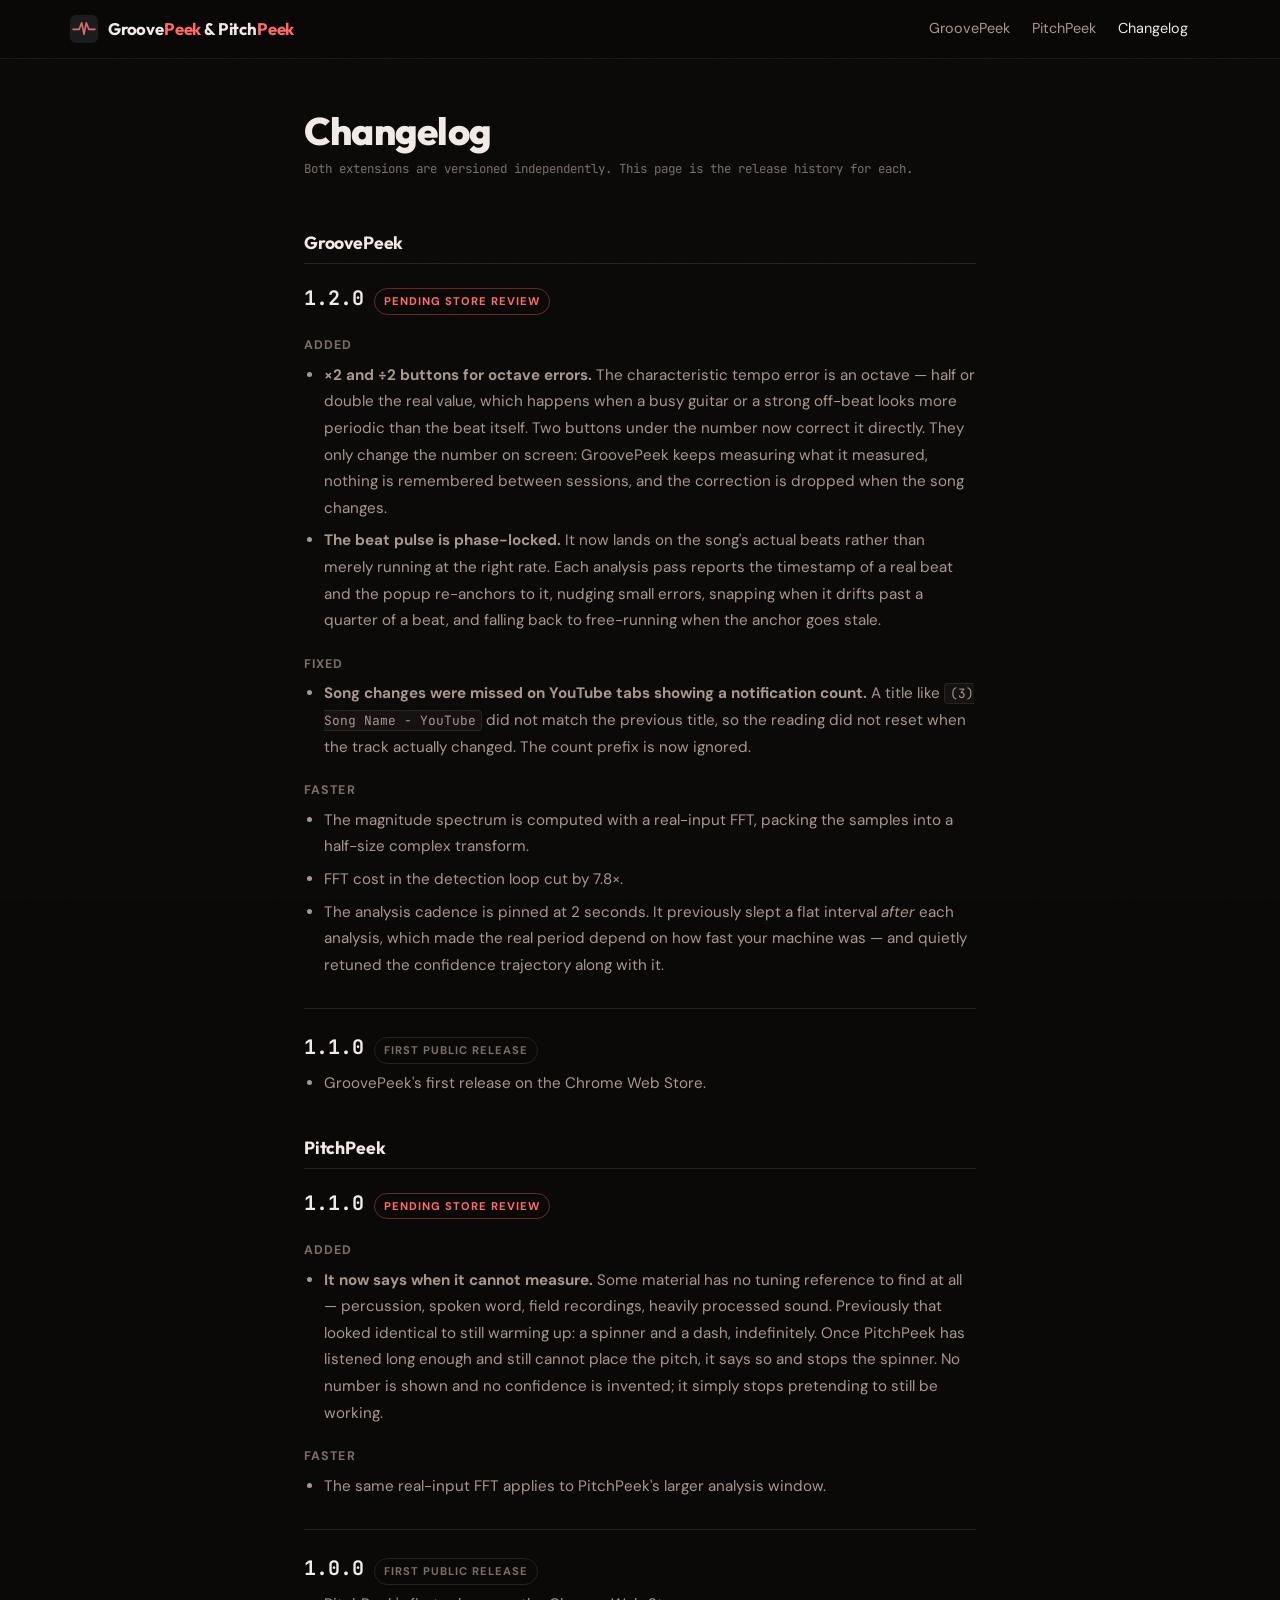
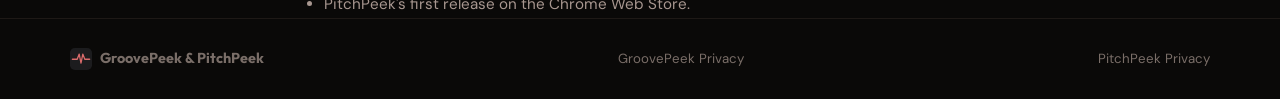
==== changelog.html @ 8ebdc4f6 "Add a changelog page, linked from every page Release history now lives here rather than in a CHANGEL" ====
<!DOCTYPE html>
<html lang="en" style="color-scheme:dark">
<head>
  <meta charset="UTF-8" />
  <meta name="viewport" content="width=device-width, initial-scale=1.0" />
  <meta name="description" content="Release history for the GroovePeek and PitchPeek Chrome extensions — what changed in each version, and why." />
  <title>Changelog — GroovePeek &amp; PitchPeek</title>
  <link rel="preconnect" href="https://fonts.googleapis.com">
  <link rel="preconnect" href="https://fonts.gstatic.com" crossorigin>
  <link href="https://fonts.googleapis.com/css2?family=Outfit:wght@200;400;500;600;700;800&family=JetBrains+Mono:wght@400;700&family=DM+Sans:ital,opsz,wght@0,9..40,400;0,9..40,500;0,9..40,600;1,9..40,400&display=swap" rel="stylesheet">
  <link rel="stylesheet" href="styles.css" />
</head>
<body>

  <nav class="nav">
    <div class="nav-inner">
      <a class="nav-logo" href="./">
        <img src="logo.svg" alt="" width="28" height="28">
        <span>Groove<em>Peek</em> &amp; Pitch<em>Peek</em></span>
      </a>
      <div class="nav-links">
        <a href="groovepeek.html">GroovePeek</a>
        <a href="pitchpeek.html">PitchPeek</a>
        <a href="changelog.html" aria-current="page">Changelog</a>
      </div>
    </div>
  </nav>

  <main class="prose under-nav">

    <h1>Changelog</h1>
    <p class="updated">Both extensions are versioned independently. This page is the release history for each.</p>

    <h2 id="groovepeek">GroovePeek</h2>

    <div class="release">
      <div class="release-head">
        <span class="release-version">1.2.0</span>
        <span class="release-status release-pending">Pending store review</span>
      </div>

      <h3>Added</h3>
      <ul>
        <li><strong>&times;2 and &divide;2 buttons for octave errors.</strong> The characteristic tempo error is an octave — half or double the real value, which happens when a busy guitar or a strong off-beat looks more periodic than the beat itself. Two buttons under the number now correct it directly. They only change the number on screen: GroovePeek keeps measuring what it measured, nothing is remembered between sessions, and the correction is dropped when the song changes.</li>
        <li><strong>The beat pulse is phase-locked.</strong> It now lands on the song's actual beats rather than merely running at the right rate. Each analysis pass reports the timestamp of a real beat and the popup re-anchors to it, nudging small errors, snapping when it drifts past a quarter of a beat, and falling back to free-running when the anchor goes stale.</li>
      </ul>

      <h3>Fixed</h3>
      <ul>
        <li><strong>Song changes were missed on YouTube tabs showing a notification count.</strong> A title like <code>(3) Song Name - YouTube</code> did not match the previous title, so the reading did not reset when the track actually changed. The count prefix is now ignored.</li>
      </ul>

      <h3>Faster</h3>
      <ul>
        <li>The magnitude spectrum is computed with a real-input FFT, packing the samples into a half-size complex transform.</li>
        <li>FFT cost in the detection loop cut by 7.8&times;.</li>
        <li>The analysis cadence is pinned at 2 seconds. It previously slept a flat interval <em>after</em> each analysis, which made the real period depend on how fast your machine was — and quietly retuned the confidence trajectory along with it.</li>
      </ul>
    </div>

    <div class="release">
      <div class="release-head">
        <span class="release-version">1.1.0</span>
        <span class="release-status">First public release</span>
      </div>
      <ul>
        <li>GroovePeek's first release on the Chrome Web Store.</li>
      </ul>
    </div>

    <h2 id="pitchpeek">PitchPeek</h2>

    <div class="release">
      <div class="release-head">
        <span class="release-version">1.1.0</span>
        <span class="release-status release-pending">Pending store review</span>
      </div>

      <h3>Added</h3>
      <ul>
        <li><strong>It now says when it cannot measure.</strong> Some material has no tuning reference to find at all — percussion, spoken word, field recordings, heavily processed sound. Previously that looked identical to still warming up: a spinner and a dash, indefinitely. Once PitchPeek has listened long enough and still cannot place the pitch, it says so and stops the spinner. No number is shown and no confidence is invented; it simply stops pretending to still be working.</li>
      </ul>

      <h3>Faster</h3>
      <ul>
        <li>The same real-input FFT applies to PitchPeek's larger analysis window.</li>
      </ul>
    </div>

    <div class="release">
      <div class="release-head">
        <span class="release-version">1.0.0</span>
        <span class="release-status">First public release</span>
      </div>
      <ul>
        <li>PitchPeek's first release on the Chrome Web Store.</li>
      </ul>
    </div>

  </main>

  <footer class="site-footer">
    <div class="footer-inner">
      <div class="footer-brand">
        <img src="logo.svg" alt="" width="22" height="22">
        <span>GroovePeek &amp; PitchPeek</span>
      </div>
      <a href="privacy.html">GroovePeek Privacy</a>
      <a href="pitchpeek-privacy.html">PitchPeek Privacy</a>
    </div>
  </footer>

</body>
</html>
---- styles.css ----
@import url('https://fonts.googleapis.com/css2?family=Outfit:wght@200;400;500;600;700;800&family=JetBrains+Mono:wght@400;700&family=DM+Sans:ital,opsz,wght@0,9..40,400;0,9..40,500;0,9..40,600;1,9..40,400&display=swap');

*, *::before, *::after {
  box-sizing: border-box;
  margin: 0;
  padding: 0;
}

:root {
  /* — Brand colors — */
  --bg:             #0a0908;
  --surface:        #141110;
  --surface-raised: #1c1917;
  --border:         #29221f;
  --border-subtle:  #1e1916;
  --accent:         #FF6B6B;
  --accent-dim:     #d94f4f;
  --accent-glow:    rgba(255, 107, 107, 0.11);
  --amber:          #FBBC05;
  --green:          #34A853;
  --text:           #F2EAE6;
  --text-mid:       #A89790;
  --text-muted:     #7a6e68;

  /* — Typography — */
  --font-display: 'Outfit', sans-serif;
  --font-mono:    'JetBrains Mono', monospace;
  --font-body:    'DM Sans', sans-serif;
  --font-ui:      -apple-system, BlinkMacSystemFont, "Segoe UI", Roboto, sans-serif;

  /* — Layout — */
  --w-content:   1140px;
  --gap-section: 120px;
  --r:           16px;
  --r-sm:        10px;

  /* — Shadows — */
  --shadow-popup: 0 1px 3px rgba(0,0,0,.4), 0 0 0 1px rgba(255,107,107,.10), 0 40px 80px rgba(0,0,0,.55);
  --shadow-img:   0 0 0 1px rgba(255,255,255,.04), 0 32px 80px rgba(0,0,0,.65);
  --shadow-lift:  0 8px 32px rgba(255,107,107,.28);

  /* — Motion — */
  --t-snap: 0.12s;
  --t-fast: 0.15s;
  --t-base: 0.2s;
}

body {
  font-family: var(--font-body);
  background: var(--bg);
  color: var(--text);
  line-height: 1.65;
  overflow-x: hidden;
}

/* Subtle grain texture */
body::after {
  content: '';
  position: fixed;
  inset: 0;
  pointer-events: none;
  z-index: 99;
  opacity: 0.022;
  background-image: url("data:image/svg+xml,%3Csvg xmlns='http://www.w3.org/2000/svg' width='300' height='300'%3E%3Cfilter id='n'%3E%3CfeTurbulence type='fractalNoise' baseFrequency='0.75' numOctaves='4' stitchTiles='stitch'/%3E%3C/filter%3E%3Crect width='300' height='300' filter='url(%23n)' opacity='1'/%3E%3C/svg%3E");
}

a { color: var(--accent); text-decoration: none; }
a:hover { text-decoration: underline; }

/* ─── Nav ───────────────────────────────────────────────────── */

.nav {
  position: fixed;
  top: 0; left: 0; right: 0;
  z-index: 100;
  padding: 0 24px;
  background: rgba(10, 9, 8, 0.85);
  backdrop-filter: blur(20px) saturate(160%);
  border-bottom: 1px solid var(--border-subtle);
}

.nav-inner {
  max-width: var(--w-content);
  margin: 0 auto;
  height: 58px;
  display: flex;
  align-items: center;
  justify-content: space-between;
}

.nav-logo {
  display: flex;
  align-items: center;
  gap: 10px;
  font-family: var(--font-display);
  font-size: 1.05rem;
  font-weight: 700;
  color: var(--text);
  letter-spacing: -0.01em;
}

.nav-logo em { color: var(--accent); font-style: normal; }
.nav-logo:hover { text-decoration: none; }

.nav-cta {
  display: inline-flex;
  align-items: center;
  padding: 8px 22px;
  background: var(--accent);
  color: #fff;
  font-family: var(--font-body);
  font-weight: 600;
  font-size: 0.875rem;
  border-radius: 999px;
  transition: background var(--t-fast), transform var(--t-snap);
}

.nav-cta:hover {
  background: var(--accent-dim);
  transform: translateY(-1px);
  text-decoration: none;
}

/* ─── Hero ──────────────────────────────────────────────────── */

.hero {
  position: relative;
  min-height: 100svh;
  max-width: var(--w-content);
  margin: 0 auto;
  padding: 120px 24px 80px;
  display: grid;
  grid-template-columns: 1fr 1fr;
  align-items: center;
  gap: 40px 60px;
}

@media (max-width: 780px) {
  .hero {
    grid-template-columns: 1fr;
    text-align: center;
    padding: 100px 20px 60px;
    gap: 48px;
  }
}

.hero-glow {
  position: absolute;
  top: 0; right: 0;
  width: 50%;
  height: 70%;
  background: radial-gradient(ellipse at top right, rgba(255,107,107,0.07), transparent 65%);
  pointer-events: none;
}

.hero-wave {
  position: absolute;
  bottom: 0; left: 0; right: 0;
  height: 120px;
  pointer-events: none;
  opacity: 0.06;
}

.hero-wave svg { width: 100%; height: 100%; }

.hero-wave-line {
  stroke: var(--accent);
  stroke-width: 3;
  stroke-linecap: round;
  stroke-linejoin: round;
  fill: none;
  stroke-dasharray: 3000;
  stroke-dashoffset: 3000;
  animation: drawLine 2.4s ease-out forwards 0.4s;
}

@keyframes drawLine { to { stroke-dashoffset: 0; } }

.hero-content {
  position: relative;
  z-index: 1;
  animation: fadeUp 0.7s ease-out both;
}

@keyframes fadeUp {
  from { opacity: 0; transform: translateY(18px); }
  to   { opacity: 1; transform: translateY(0); }
}

.hero-eyebrow {
  display: inline-flex;
  align-items: center;
  gap: 8px;
  font-family: var(--font-mono);
  font-size: 0.7rem;
  letter-spacing: 0.12em;
  text-transform: uppercase;
  color: var(--text-muted);
  border: 1px solid var(--border);
  border-radius: 999px;
  padding: 5px 14px;
  margin-bottom: 28px;
}

.eyebrow-dot {
  width: 6px;
  height: 6px;
  background: var(--accent);
  border-radius: 50%;
  animation: blink 2s ease-in-out infinite;
}

.eyebrow-version {
  background: rgba(255, 107, 107, 0.12);
  color: var(--accent);
  font-size: 0.62rem;
  padding: 2px 8px;
  border-radius: 999px;
  border: 1px solid rgba(255, 107, 107, 0.2);
  margin-left: 2px;
}

@keyframes blink {
  0%, 100% { opacity: 1; }
  50%       { opacity: 0.25; }
}

h1 {
  font-family: var(--font-display);
  font-size: clamp(3.2rem, 6.5vw, 5.5rem);
  font-weight: 800;
  line-height: 1.0;
  letter-spacing: -0.03em;
  color: var(--text);
  margin-bottom: 24px;
}

.hero-lead {
  font-size: 1.1rem;
  color: var(--text-mid);
  max-width: 420px;
  line-height: 1.75;
  margin-bottom: 40px;
}

@media (max-width: 780px) { .hero-lead { max-width: none; } }

/* ─── Button ────────────────────────────────────────────────── */

.btn-primary {
  display: inline-flex;
  align-items: center;
  gap: 10px;
  padding: 15px 32px;
  background: var(--accent);
  color: #fff;
  font-family: var(--font-body);
  font-weight: 600;
  font-size: 1rem;
  border-radius: 999px;
  transition: background var(--t-fast), transform var(--t-snap), box-shadow var(--t-fast);
}

.btn-primary:hover {
  background: var(--accent-dim);
  transform: translateY(-2px);
  box-shadow: var(--shadow-lift);
  text-decoration: none;
}

/* ─── Main ──────────────────────────────────────────────────── */

main {
  max-width: var(--w-content);
  margin: 0 auto;
  padding: 0 24px;
}

.section-label {
  font-family: var(--font-mono);
  font-size: 0.68rem;
  letter-spacing: 0.14em;
  text-transform: uppercase;
  color: var(--accent);
  margin-bottom: 12px;
}

.section-heading {
  font-family: var(--font-display);
  font-size: clamp(2rem, 4vw, 3rem);
  font-weight: 800;
  letter-spacing: -0.02em;
  line-height: 1.1;
  color: var(--text);
  margin-bottom: 48px;
}

/* ─── Screenshot ────────────────────────────────────────────── */

.screenshot-section {
  margin-bottom: var(--gap-section);
  position: relative;
  padding-top: 20px;
}

.screenshot-halo {
  position: absolute;
  top: 0; left: 50%;
  transform: translateX(-50%);
  width: 800px; height: 400px;
  background: radial-gradient(ellipse at center, rgba(255,107,107,0.07), transparent 65%);
  pointer-events: none;
}

.screenshot-duo {
  display: grid;
  grid-template-columns: 1fr 1fr;
  gap: 24px;
  align-items: start;
  justify-items: center;
  max-width: 900px;
  margin: 0 auto;
  position: relative;
}

@media (max-width: 600px) {
  .screenshot-duo { grid-template-columns: 1fr; }
  .screenshot-duo .screenshot-item:last-child { display: none; }
}

.screenshot-item {
  width: 100%;
  max-width: 400px;
}

.screenshot-item-label {
  font-family: var(--font-mono);
  font-size: 0.72rem;
  letter-spacing: 0.1em;
  text-transform: uppercase;
  color: var(--text-mid);
  margin-bottom: 12px;
  text-align: center;
}

.screenshot-item img {
  border-radius: 14px;
  width: 100%;
  display: block;
  box-shadow: var(--shadow-img);
}

/* ─── Features ──────────────────────────────────────────────── */

.features-section { margin-bottom: var(--gap-section); }

.features-grid {
  display: grid;
  grid-template-columns: repeat(2, 1fr);
  gap: 10px;
}

@media (max-width: 560px) { .features-grid { grid-template-columns: 1fr; } }

.feature-card {
  background: var(--surface);
  border: 1px solid var(--border);
  border-radius: var(--r);
  padding: 28px;
  transition: border-color var(--t-base), transform var(--t-base);
}

.feature-card:hover {
  border-color: rgba(255,107,107,0.22);
  transform: translateY(-2px);
}

.f-wide {
  grid-column: 1 / -1;
  display: flex;
  gap: 24px;
  align-items: flex-start;
}

.f-wide .feature-icon-wrap {
  margin-bottom: 0;
  flex-shrink: 0;
  margin-top: 2px;
}

.feature-icon-wrap {
  width: 48px;
  height: 48px;
  display: flex;
  align-items: center;
  justify-content: center;
  background: var(--accent-glow);
  border: 1px solid rgba(255,107,107,0.16);
  border-radius: var(--r-sm);
  color: var(--accent);
  margin-bottom: 16px;
  flex-shrink: 0;
}

.feature-card strong {
  display: block;
  font-family: var(--font-display);
  font-size: 1.05rem;
  font-weight: 700;
  margin-bottom: 8px;
  color: var(--text);
}

.feature-card p {
  font-size: 0.93rem;
  color: var(--text-mid);
  line-height: 1.7;
}

/* ─── States ────────────────────────────────────────────────── */

.states-section { margin-bottom: var(--gap-section); }

.states-grid {
  display: grid;
  grid-template-columns: repeat(3, 1fr);
  gap: 10px;
}

/* Opt-in 4-up row. The 3-column default is shared with GroovePeek's states
   grid, so widening it there is not an option — PitchPeek adds a fourth state
   (no clear pitch) and asks for the extra column explicitly. */
.states-grid.states-4 { grid-template-columns: repeat(4, 1fr); }

@media (max-width: 860px) { .states-grid.states-4 { grid-template-columns: repeat(2, 1fr); } }

/* .states-4 outranks the bare .states-grid selector, so it has to be named here
   too — otherwise the 4-column rule survives into the single-column breakpoint. */
@media (max-width: 560px) {
  .states-grid,
  .states-grid.states-4 { grid-template-columns: 1fr; }
}

.state-card {
  background: var(--surface);
  border: 1px solid var(--border);
  border-radius: var(--r);
  overflow: hidden;
  transition: border-color var(--t-base), transform var(--t-base);
}

.state-card:hover { transform: translateY(-2px); }
.state-locked  { border-color: rgba(52, 168, 83, 0.22); }
.state-mid     { border-color: rgba(251, 188, 5, 0.18); }

/* ─── Audience ──────────────────────────────────────────────── */

.audience-section { margin-bottom: var(--gap-section); }

.audience-grid {
  display: grid;
  grid-template-columns: repeat(2, 1fr);
  gap: 2px;
  background: var(--border-subtle);
  border: 1px solid var(--border);
  border-radius: var(--r);
  overflow: hidden;
}

@media (max-width: 560px) { .audience-grid { grid-template-columns: 1fr; } }

.audience-card {
  background: var(--surface);
  padding: 32px 28px;
  transition: background var(--t-base);
}

.audience-card:hover { background: var(--surface-raised); }

.audience-num {
  font-family: var(--font-mono);
  font-size: 0.65rem;
  color: var(--accent);
  letter-spacing: 0.1em;
  margin-bottom: 10px;
}

.audience-card strong {
  display: block;
  font-family: var(--font-display);
  font-size: 1.1rem;
  font-weight: 700;
  margin-bottom: 8px;
  color: var(--text);
}

.audience-card p {
  font-size: 0.93rem;
  color: var(--text-mid);
  line-height: 1.7;
}

/* ─── Privacy ───────────────────────────────────────────────── */

.privacy-section { margin-bottom: var(--gap-section); }

.privacy-card {
  background: var(--surface);
  border: 1px solid var(--border);
  border-left: 3px solid var(--accent);
  border-radius: var(--r);
  padding: 40px;
  display: grid;
  grid-template-columns: auto 1fr;
  gap: 32px;
  align-items: start;
}

@media (max-width: 560px) {
  .privacy-card { grid-template-columns: 1fr; padding: 28px; }
  .privacy-shield { display: none; }
}

.privacy-shield {
  width: 56px;
  height: 56px;
  display: flex;
  align-items: center;
  justify-content: center;
  background: var(--accent-glow);
  border: 1px solid rgba(255,107,107,0.16);
  border-radius: var(--r-sm);
  color: var(--accent);
  flex-shrink: 0;
}

.privacy-heading {
  font-family: var(--font-display);
  font-size: 1.4rem;
  font-weight: 800;
  letter-spacing: -0.02em;
  margin-bottom: 12px;
}

.privacy-card p {
  font-size: 0.93rem;
  color: var(--text-mid);
  line-height: 1.75;
}

.privacy-link {
  display: inline-block;
  margin-top: 16px;
  font-size: 0.88rem;
  color: var(--accent);
}

/* ─── Final CTA ─────────────────────────────────────────────── */

.cta-section {
  text-align: center;
  padding: 60px 0 120px;
}

.cta-wave {
  margin-bottom: 48px;
  opacity: 0.22;
}

.cta-wave svg {
  width: 100%;
  max-width: 600px;
  height: 50px;
}

.cta-wave-line {
  stroke: var(--accent);
  stroke-width: 2;
  stroke-linecap: round;
  stroke-linejoin: round;
  fill: none;
  stroke-dasharray: 1500;
  stroke-dashoffset: 1500;
  animation: drawLine 2s ease-out forwards 0.8s;
}

.cta-heading {
  font-family: var(--font-display);
  font-size: clamp(2.5rem, 6vw, 4.5rem);
  font-weight: 800;
  letter-spacing: -0.03em;
  line-height: 1.0;
  margin-bottom: 16px;
}

.cta-sub {
  color: var(--text-muted);
  font-size: 1.05rem;
  margin-bottom: 40px;
}

/* ─── Footer ────────────────────────────────────────────────── */

.site-footer {
  border-top: 1px solid var(--border-subtle);
  padding: 28px 24px;
  max-width: none;
  text-align: left;
  margin: 0;
}

.footer-inner {
  max-width: var(--w-content);
  margin: 0 auto;
  display: flex;
  align-items: center;
  justify-content: space-between;
  font-size: 0.83rem;
  color: var(--text-muted);
}

.footer-brand {
  display: flex;
  align-items: center;
  gap: 8px;
  font-family: var(--font-display);
  font-weight: 700;
  font-size: 0.9rem;
  color: var(--text-muted);
}

.site-footer a { color: var(--text-muted); }
.site-footer a:hover { color: var(--accent); text-decoration: none; }

/* ─── Privacy page ──────────────────────────────────────────── */

header {
  max-width: 720px;
  margin: 0 auto;
  padding: 80px 24px 0;
}

footer {
  max-width: 720px;
  margin: 0 auto;
  padding: 32px 24px 48px;
  border-top: 1px solid var(--border);
  text-align: center;
  font-size: 0.85rem;
  color: var(--text-muted);
}

footer a { color: var(--text-muted); }
footer a:hover { color: var(--accent); }

.prose {
  max-width: 720px;
  margin: 48px auto 0;
  padding: 0 24px;
}

.prose h1 {
  font-family: var(--font-display);
  font-size: 2.4rem;
  font-weight: 800;
  letter-spacing: -0.02em;
  margin-bottom: 8px;
}

.prose .updated {
  font-family: var(--font-mono);
  font-size: 0.78rem;
  color: var(--text-muted);
  margin-bottom: 48px;
}

.prose h2 {
  font-family: var(--font-display);
  font-size: 1.1rem;
  font-weight: 700;
  letter-spacing: -0.01em;
  margin-top: 36px;
  margin-bottom: 10px;
  border-bottom: 1px solid var(--border);
  padding-bottom: 6px;
}

.prose p, .prose li {
  font-size: 0.95rem;
  color: var(--text-mid);
  margin-top: 8px;
  line-height: 1.75;
}

.prose ul { padding-left: 20px; }

/* .prose was written for the privacy pages, which carry no nav. On a .prose page
   that DOES have one, the nav is position: fixed and would sit over the heading. */
.prose.under-nav { margin-top: 112px; }

/* --- Changelog releases ------------------------------------------------- */

.release {
  border-top: 1px solid var(--border);
  padding-top: 22px;
  margin-top: 30px;
}

/* .prose h2 already draws a rule beneath the product name — the first release
   under it would otherwise stack a second one directly below. */
.prose h2 + .release {
  border-top: 0;
  padding-top: 0;
  margin-top: 18px;
}

.release-head {
  display: flex;
  align-items: baseline;
  flex-wrap: wrap;
  gap: 10px;
  margin-bottom: 4px;
}

.release-version {
  font-family: var(--font-mono);
  font-size: 1.25rem;
  font-weight: 700;
  color: var(--text);
}

.release-status {
  font-size: 0.7rem;
  font-weight: 700;
  letter-spacing: 0.09em;
  text-transform: uppercase;
  color: var(--text-muted);
  border: 1px solid var(--border);
  border-radius: 999px;
  padding: 3px 9px;
}

/* Shipped but not yet approved: the docs site deploys the moment this merges,
   while a store listing takes days to review. Saying "released" here before the
   store agrees would be wrong on a public page for the length of that window. */
.release-pending {
  color: var(--accent);
  border-color: rgba(255, 107, 107, 0.35);
}

.prose .release h3 {
  font-size: 0.78rem;
  font-weight: 700;
  letter-spacing: 0.09em;
  text-transform: uppercase;
  color: var(--text-muted);
  margin: 20px 0 6px;
}

.prose .release code {
  font-family: var(--font-mono);
  font-size: 0.85em;
  background: var(--surface);
  border: 1px solid var(--border);
  border-radius: 4px;
  padding: 1px 5px;
}

.prose li { margin-top: 6px; }
.prose a  { color: var(--accent); }

@media (prefers-reduced-motion: reduce) {
  .hero-wave-line,
  .cta-wave-line,
  .hero-content,
  .hero-shot { animation: none; }
  .eyebrow-dot { animation: none; }
}

/* ─── Popup captures ────────────────────────────────────────── */
/* Real screenshots of the shipping popups. They replaced the CSS
   replicas that used to live here, so the site can never drift from
   what the extensions actually render. */

.hero-shot {
  width: 100%;
  max-width: 320px;
  justify-self: center;
  border-radius: 18px;
  display: block;
  box-shadow: var(--shadow-popup);
  animation: shot-rise 0.8s cubic-bezier(0.2, 0.7, 0.2, 1) both 0.15s;
}

@keyframes shot-rise {
  from { opacity: 0; transform: translateY(18px); }
  to   { opacity: 1; transform: none; }
}

.state-shot {
  width: 100%;
  display: block;
  border-bottom: 1px solid var(--border-subtle);
}

.state-caption {
  padding: 18px 20px 20px;
  display: flex;
  flex-direction: column;
  gap: 3px;
}

.state-caption strong {
  font-family: var(--font-display);
  font-size: 0.98rem;
  font-weight: 600;
  color: var(--text);
}

.state-caption span {
  font-size: 0.85rem;
  color: var(--text-mid);
}

/* ─── Nav links ─────────────────────────────────────────────── */

.nav-links {
  display: flex;
  align-items: center;
  gap: 22px;
  margin-left: auto;
  margin-right: 22px;
}

.nav-links a {
  font-size: 0.9rem;
  color: var(--text-mid);
  transition: color var(--t-fast);
}

.nav-links a:hover,
.nav-links a[aria-current="page"] { color: var(--text); }

@media (max-width: 560px) {
  .nav-links { gap: 14px; margin-right: 14px; }
  .nav-links a { font-size: 0.82rem; }
}

/* A Changelog link joined the two product links, and at phone widths the three
   ran flush to the right edge with the wordmark beside them. Below this width
   the mark carries the branding on its own. */
@media (max-width: 430px) {
  .nav-logo span { display: none; }
  .nav-links { gap: 12px; margin-right: 0; }
  .nav-links a { font-size: 0.8rem; }
}

/* ─── Hub ───────────────────────────────────────────────────── */

.hub-hero {
  position: relative;
  max-width: var(--w-content);
  margin: 0 auto;
  padding: 150px 24px 70px;
  text-align: center;
}

.hub-hero h1 {
  font-family: var(--font-display);
  font-size: clamp(2.6rem, 7vw, 4.4rem);
  font-weight: 700;
  letter-spacing: -0.035em;
  line-height: 1.02;
  margin-bottom: 22px;
}

.hub-hero h1 em { font-style: normal; color: var(--accent); }

.hub-lead {
  font-size: 1.12rem;
  color: var(--text-mid);
  max-width: 560px;
  margin: 0 auto;
  line-height: 1.7;
}

.products-grid {
  display: grid;
  grid-template-columns: 1fr 1fr;
  gap: 24px;
  max-width: var(--w-content);
  margin: 0 auto var(--gap-section);
  padding: 0 24px;
}

@media (max-width: 800px) {
  .products-grid { grid-template-columns: 1fr; }
}

.product-card {
  background: var(--surface);
  border: 1px solid var(--border);
  border-radius: var(--r);
  padding: 36px 32px 32px;
  display: flex;
  flex-direction: column;
  gap: 16px;
  transition: border-color var(--t-base), transform var(--t-base);
}

.product-card:hover {
  transform: translateY(-3px);
  border-color: rgba(255, 107, 107, 0.28);
}

.product-mark {
  display: flex;
  align-items: center;
  gap: 10px;
  font-family: var(--font-display);
  font-size: 1.35rem;
  font-weight: 700;
  letter-spacing: -0.02em;
}

.product-mark em { font-style: normal; color: var(--accent); }

.product-what {
  font-family: var(--font-mono);
  font-size: 0.7rem;
  letter-spacing: 0.11em;
  text-transform: uppercase;
  color: var(--text-muted);
}

.product-card p {
  color: var(--text-mid);
  font-size: 0.96rem;
  line-height: 1.7;
}

.product-shot {
  width: 100%;
  max-width: 240px;
  align-self: center;
  border-radius: 14px;
  display: block;
  margin: 6px 0 4px;
  box-shadow: var(--shadow-img);
}

.product-links {
  display: flex;
  align-items: center;
  gap: 18px;
  margin-top: auto;
  padding-top: 10px;
  flex-wrap: wrap;
}

.product-links .btn-primary { font-size: 0.92rem; padding: 11px 20px; }

.product-links a:not(.btn-primary) {
  font-size: 0.9rem;
  color: var(--text-mid);
}

.product-links a:not(.btn-primary):hover { color: var(--text); }

/* ─── Callout ───────────────────────────────────────────────── */

.callout {
  max-width: var(--w-content);
  margin: 0 auto var(--gap-section);
  padding: 24px 28px;
  background: var(--surface);
  border: 1px solid var(--border);
  border-left: 2px solid var(--amber);
  border-radius: var(--r-sm);
}

.callout strong {
  display: block;
  font-family: var(--font-display);
  font-size: 1rem;
  margin-bottom: 6px;
  color: var(--text);
}

.callout p {
  font-size: 0.93rem;
  color: var(--text-mid);
  line-height: 1.7;
}

.callout p + p { margin-top: 10px; }

.privacy-link + .privacy-link { margin-left: 20px; }

/* Popup captures differ in height by state (the correction button adds a row).
   Normalize the card grid by cropping the empty bottom padding instead. */
.state-shot {
  aspect-ratio: 75 / 111;
  object-fit: cover;
  object-position: top center;
}
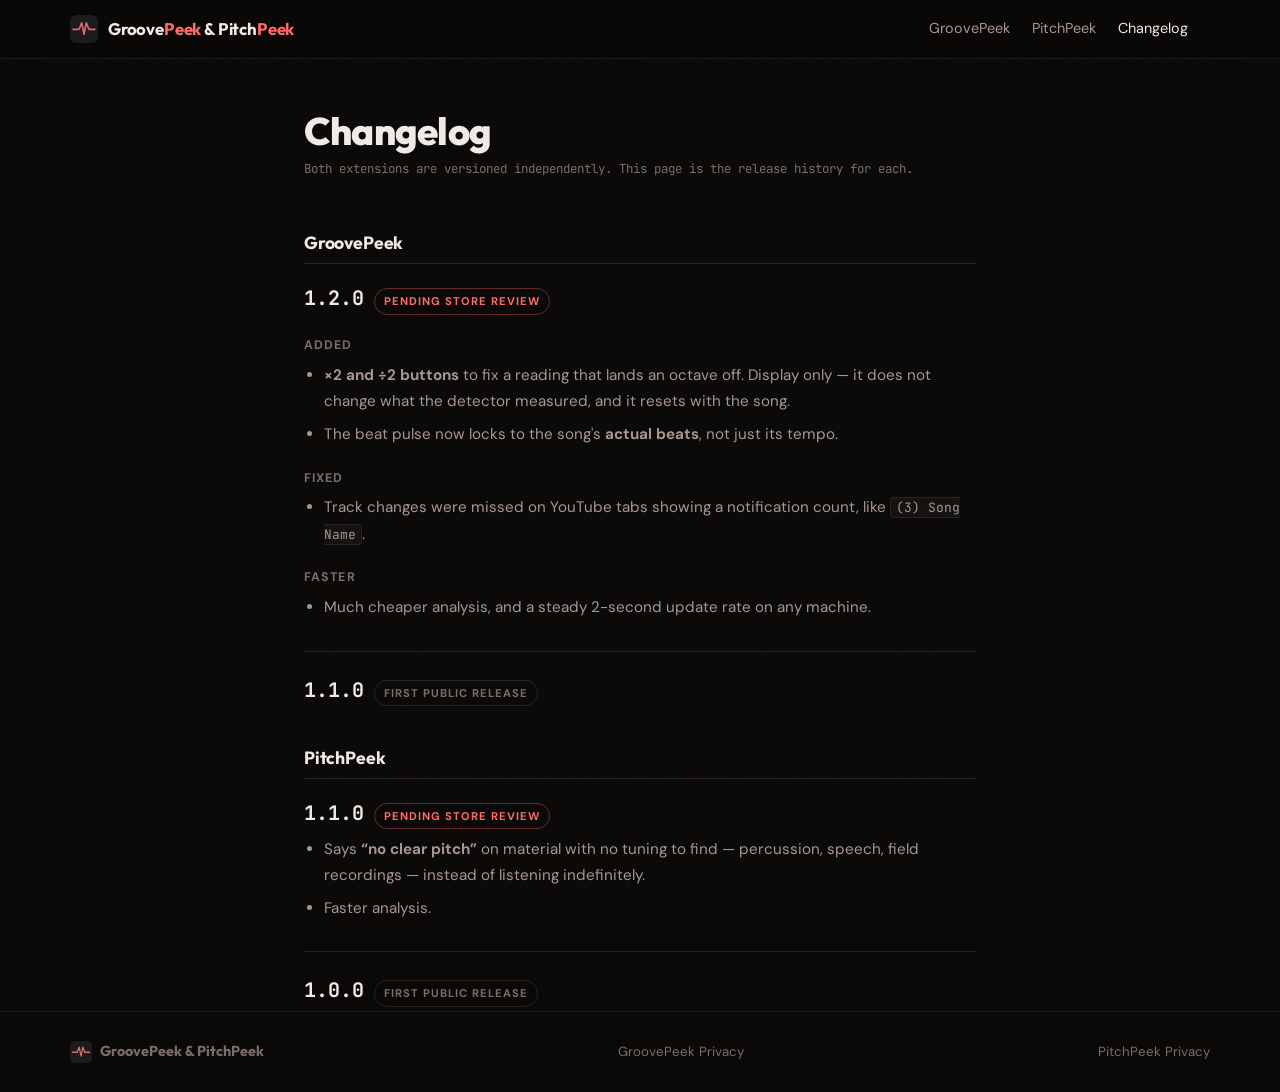
==== commit 6b7206fc: "Cut the changelog down to release notes The first pass was written like commit messages: a paragraph" ====
--- a/changelog.html
+++ b/changelog.html
@@ -41,20 +41,18 @@
 
       <h3>Added</h3>
       <ul>
-        <li><strong>&times;2 and &divide;2 buttons for octave errors.</strong> The characteristic tempo error is an octave — half or double the real value, which happens when a busy guitar or a strong off-beat looks more periodic than the beat itself. Two buttons under the number now correct it directly. They only change the number on screen: GroovePeek keeps measuring what it measured, nothing is remembered between sessions, and the correction is dropped when the song changes.</li>
-        <li><strong>The beat pulse is phase-locked.</strong> It now lands on the song's actual beats rather than merely running at the right rate. Each analysis pass reports the timestamp of a real beat and the popup re-anchors to it, nudging small errors, snapping when it drifts past a quarter of a beat, and falling back to free-running when the anchor goes stale.</li>
+        <li><strong>&times;2 and &divide;2 buttons</strong> to fix a reading that lands an octave off. Display only — it does not change what the detector measured, and it resets with the song.</li>
+        <li>The beat pulse now locks to the song's <strong>actual beats</strong>, not just its tempo.</li>
       </ul>
 
       <h3>Fixed</h3>
       <ul>
-        <li><strong>Song changes were missed on YouTube tabs showing a notification count.</strong> A title like <code>(3) Song Name - YouTube</code> did not match the previous title, so the reading did not reset when the track actually changed. The count prefix is now ignored.</li>
+        <li>Track changes were missed on YouTube tabs showing a notification count, like <code>(3) Song Name</code>.</li>
       </ul>
 
       <h3>Faster</h3>
       <ul>
-        <li>The magnitude spectrum is computed with a real-input FFT, packing the samples into a half-size complex transform.</li>
-        <li>FFT cost in the detection loop cut by 7.8&times;.</li>
-        <li>The analysis cadence is pinned at 2 seconds. It previously slept a flat interval <em>after</em> each analysis, which made the real period depend on how fast your machine was — and quietly retuned the confidence trajectory along with it.</li>
+        <li>Much cheaper analysis, and a steady 2-second update rate on any machine.</li>
       </ul>
     </div>
 
@@ -63,9 +61,6 @@
         <span class="release-version">1.1.0</span>
         <span class="release-status">First public release</span>
       </div>
-      <ul>
-        <li>GroovePeek's first release on the Chrome Web Store.</li>
-      </ul>
     </div>
 
     <h2 id="pitchpeek">PitchPeek</h2>
@@ -75,15 +70,9 @@
         <span class="release-version">1.1.0</span>
         <span class="release-status release-pending">Pending store review</span>
       </div>
-
-      <h3>Added</h3>
       <ul>
-        <li><strong>It now says when it cannot measure.</strong> Some material has no tuning reference to find at all — percussion, spoken word, field recordings, heavily processed sound. Previously that looked identical to still warming up: a spinner and a dash, indefinitely. Once PitchPeek has listened long enough and still cannot place the pitch, it says so and stops the spinner. No number is shown and no confidence is invented; it simply stops pretending to still be working.</li>
-      </ul>
-
-      <h3>Faster</h3>
-      <ul>
-        <li>The same real-input FFT applies to PitchPeek's larger analysis window.</li>
+        <li>Says <strong>&ldquo;no clear pitch&rdquo;</strong> on material with no tuning to find — percussion, speech, field recordings — instead of listening indefinitely.</li>
+        <li>Faster analysis.</li>
       </ul>
     </div>
 
@@ -92,9 +81,6 @@
         <span class="release-version">1.0.0</span>
         <span class="release-status">First public release</span>
       </div>
-      <ul>
-        <li>PitchPeek's first release on the Chrome Web Store.</li>
-      </ul>
     </div>
 
   </main>
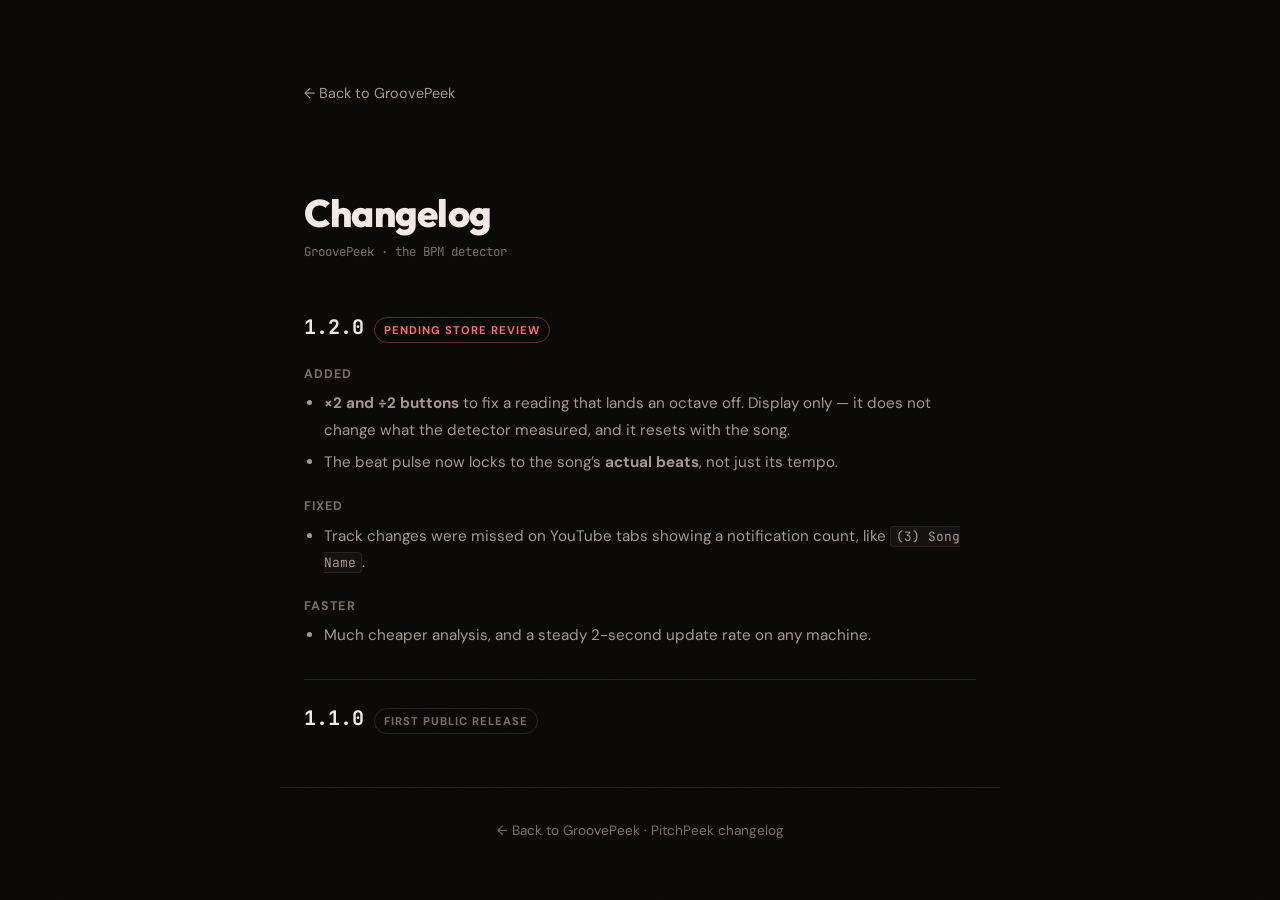
==== commit 0eb32f37: "Split the changelog into one page per extension A single page listing both extensions reads as one p" ====
--- a/changelog.html
+++ b/changelog.html
@@ -3,98 +3,56 @@
 <head>
   <meta charset="UTF-8" />
   <meta name="viewport" content="width=device-width, initial-scale=1.0" />
-  <meta name="description" content="Release history for the GroovePeek and PitchPeek Chrome extensions — what changed in each version, and why." />
-  <title>Changelog — GroovePeek &amp; PitchPeek</title>
-  <link rel="preconnect" href="https://fonts.googleapis.com">
-  <link rel="preconnect" href="https://fonts.gstatic.com" crossorigin>
-  <link href="https://fonts.googleapis.com/css2?family=Outfit:wght@200;400;500;600;700;800&family=JetBrains+Mono:wght@400;700&family=DM+Sans:ital,opsz,wght@0,9..40,400;0,9..40,500;0,9..40,600;1,9..40,400&display=swap" rel="stylesheet">
+  <meta name="description" content="Release history for the GroovePeek Chrome extension." />
+  <title>Changelog — GroovePeek</title>
   <link rel="stylesheet" href="styles.css" />
 </head>
 <body>
 
-  <nav class="nav">
-    <div class="nav-inner">
-      <a class="nav-logo" href="./">
-        <img src="logo.svg" alt="" width="28" height="28">
-        <span>Groove<em>Peek</em> &amp; Pitch<em>Peek</em></span>
-      </a>
-      <div class="nav-links">
-        <a href="groovepeek.html">GroovePeek</a>
-        <a href="pitchpeek.html">PitchPeek</a>
-        <a href="changelog.html" aria-current="page">Changelog</a>
-      </div>
-    </div>
-  </nav>
+<header style="text-align:left; padding-bottom: 40px;">
+  <a href="groovepeek.html" style="color: var(--text-mid); font-size: 0.9rem;">&larr; Back to GroovePeek</a>
+</header>
 
-  <main class="prose under-nav">
+<main class="prose">
 
-    <h1>Changelog</h1>
-    <p class="updated">Both extensions are versioned independently. This page is the release history for each.</p>
+  <h1>Changelog</h1>
+  <p class="updated">GroovePeek &middot; the BPM detector</p>
 
-    <h2 id="groovepeek">GroovePeek</h2>
-
-    <div class="release">
-      <div class="release-head">
-        <span class="release-version">1.2.0</span>
-        <span class="release-status release-pending">Pending store review</span>
-      </div>
-
-      <h3>Added</h3>
-      <ul>
-        <li><strong>&times;2 and &divide;2 buttons</strong> to fix a reading that lands an octave off. Display only — it does not change what the detector measured, and it resets with the song.</li>
-        <li>The beat pulse now locks to the song's <strong>actual beats</strong>, not just its tempo.</li>
-      </ul>
-
-      <h3>Fixed</h3>
-      <ul>
-        <li>Track changes were missed on YouTube tabs showing a notification count, like <code>(3) Song Name</code>.</li>
-      </ul>
-
-      <h3>Faster</h3>
-      <ul>
-        <li>Much cheaper analysis, and a steady 2-second update rate on any machine.</li>
-      </ul>
+  <div class="release">
+    <div class="release-head">
+      <span class="release-version">1.2.0</span>
+      <span class="release-status release-pending">Pending store review</span>
     </div>
 
-    <div class="release">
-      <div class="release-head">
-        <span class="release-version">1.1.0</span>
-        <span class="release-status">First public release</span>
-      </div>
+    <h3>Added</h3>
+    <ul>
+      <li><strong>&times;2 and &divide;2 buttons</strong> to fix a reading that lands an octave off. Display only &mdash; it does not change what the detector measured, and it resets with the song.</li>
+      <li>The beat pulse now locks to the song&rsquo;s <strong>actual beats</strong>, not just its tempo.</li>
+    </ul>
+
+    <h3>Fixed</h3>
+    <ul>
+      <li>Track changes were missed on YouTube tabs showing a notification count, like <code>(3) Song Name</code>.</li>
+    </ul>
+
+    <h3>Faster</h3>
+    <ul>
+      <li>Much cheaper analysis, and a steady 2-second update rate on any machine.</li>
+    </ul>
+  </div>
+
+  <div class="release">
+    <div class="release-head">
+      <span class="release-version">1.1.0</span>
+      <span class="release-status">First public release</span>
     </div>
+  </div>
 
-    <h2 id="pitchpeek">PitchPeek</h2>
+</main>
 
-    <div class="release">
-      <div class="release-head">
-        <span class="release-version">1.1.0</span>
-        <span class="release-status release-pending">Pending store review</span>
-      </div>
-      <ul>
-        <li>Says <strong>&ldquo;no clear pitch&rdquo;</strong> on material with no tuning to find — percussion, speech, field recordings — instead of listening indefinitely.</li>
-        <li>Faster analysis.</li>
-      </ul>
-    </div>
-
-    <div class="release">
-      <div class="release-head">
-        <span class="release-version">1.0.0</span>
-        <span class="release-status">First public release</span>
-      </div>
-    </div>
-
-  </main>
-
-  <footer class="site-footer">
-    <div class="footer-inner">
-      <div class="footer-brand">
-        <img src="logo.svg" alt="" width="22" height="22">
-        <span>GroovePeek &amp; PitchPeek</span>
-      </div>
-      <a href="privacy.html">GroovePeek Privacy</a>
-      <a href="pitchpeek-privacy.html">PitchPeek Privacy</a>
-    </div>
-  </footer>
+<footer>
+  <p><a href="groovepeek.html">&larr; Back to GroovePeek</a> &middot; <a href="pitchpeek-changelog.html">PitchPeek changelog</a></p>
+</footer>
 
 </body>
 </html>
--- a/styles.css
+++ b/styles.css
@@ -220,6 +220,13 @@
   margin-left: 2px;
 }
 
+/* The badge doubles as the way into that product's changelog. */
+a.eyebrow-version { text-decoration: none; transition: background var(--t-fast), border-color var(--t-fast); }
+a.eyebrow-version:hover {
+  background: rgba(255, 107, 107, 0.2);
+  border-color: rgba(255, 107, 107, 0.45);
+}
+
 @keyframes blink {
   0%, 100% { opacity: 1; }
   50%       { opacity: 0.25; }
@@ -694,10 +701,6 @@
 
 .prose ul { padding-left: 20px; }
 
-/* .prose was written for the privacy pages, which carry no nav. On a .prose page
-   that DOES have one, the nav is position: fixed and would sit over the heading. */
-.prose.under-nav { margin-top: 112px; }
-
 /* --- Changelog releases ------------------------------------------------- */
 
 .release {
@@ -706,13 +709,11 @@
   margin-top: 30px;
 }
 
-/* .prose h2 already draws a rule beneath the product name — the first release
-   under it would otherwise stack a second one directly below. */
-.prose h2 + .release {
-  border-top: 0;
-  padding-top: 0;
-  margin-top: 18px;
-}
+.release:first-of-type { border-top: 0; padding-top: 0; }
+/* A release block ends on a badge with no trailing margin, unlike the privacy
+   pages which end on a paragraph — without this the footer rule sits right
+   under the last version number. */
+.release:last-of-type { margin-bottom: 52px; }
 
 .release-head {
   display: flex;
@@ -846,15 +847,6 @@
   .nav-links a { font-size: 0.82rem; }
 }
 
-/* A Changelog link joined the two product links, and at phone widths the three
-   ran flush to the right edge with the wordmark beside them. Below this width
-   the mark carries the branding on its own. */
-@media (max-width: 430px) {
-  .nav-logo span { display: none; }
-  .nav-links { gap: 12px; margin-right: 0; }
-  .nav-links a { font-size: 0.8rem; }
-}
-
 /* ─── Hub ───────────────────────────────────────────────────── */
 
 .hub-hero {
